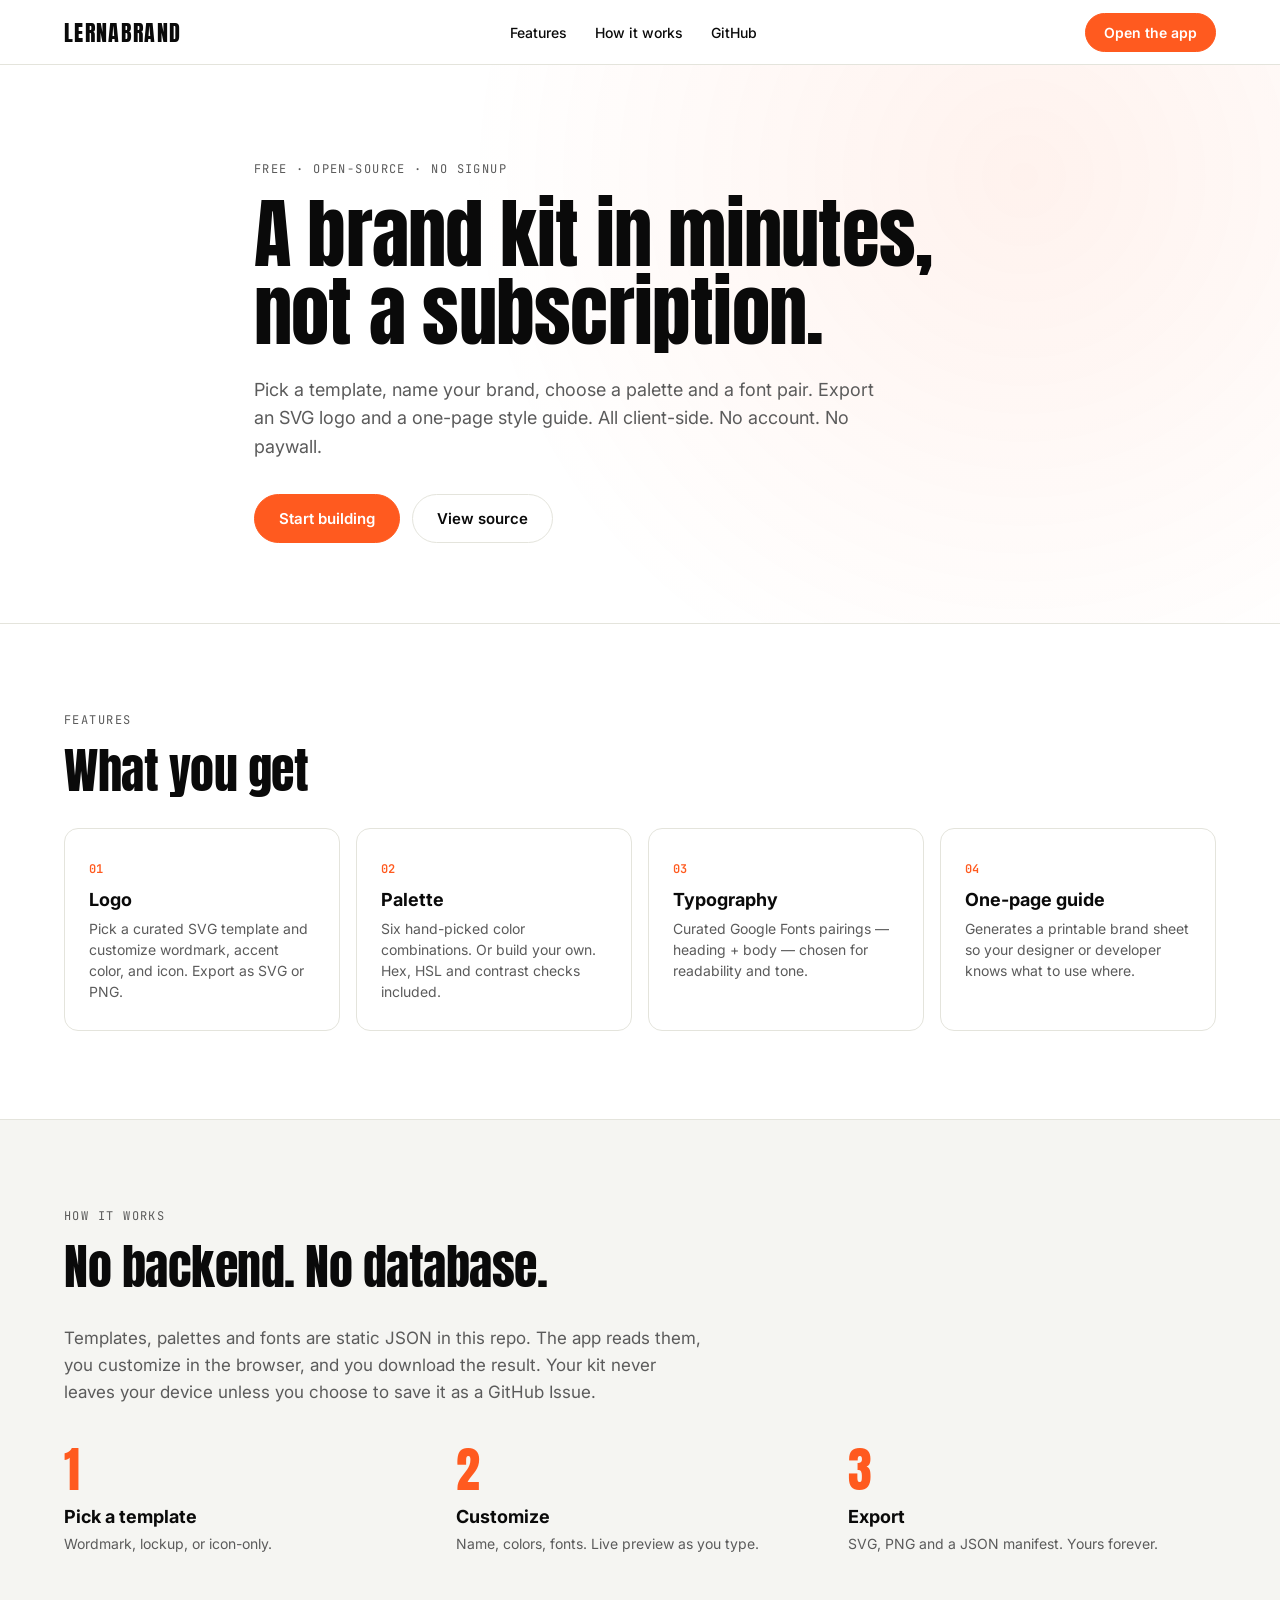
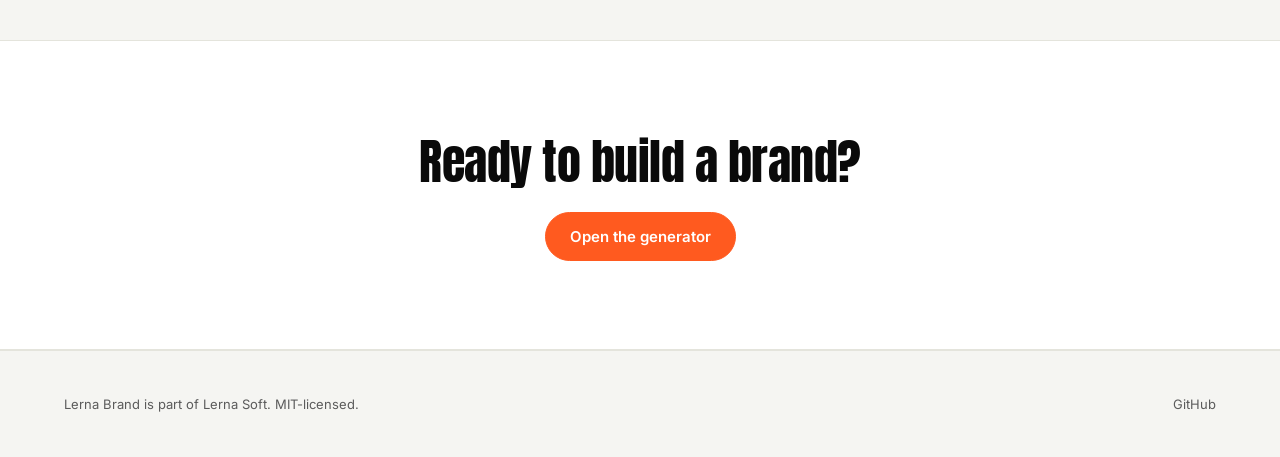
==== index.html @ 980c7232 "Initial scaffolding: landing + builder app - index.html: landing page with hero, features, how-it-wo" ====
<!doctype html>
<html lang="en">
  <head>
    <meta charset="utf-8" />
    <meta name="viewport" content="width=device-width, initial-scale=1" />
    <meta name="color-scheme" content="light dark" />
    <title>Lerna Brand · Free brand-kit generator</title>
    <meta name="description" content="Free, open-source alternative to Tailor Brands. Generate a logo, palette and typography kit in minutes — no paywall, no signup." />
    <link rel="icon" href="assets/favicon.svg" type="image/svg+xml" />
    <link rel="preconnect" href="https://fonts.googleapis.com" />
    <link rel="preconnect" href="https://fonts.gstatic.com" crossorigin />
    <link rel="stylesheet" href="https://fonts.googleapis.com/css2?family=Anton&family=Inter:wght@400;500;600;700;800;900&family=JetBrains+Mono:wght@400;500&display=swap" />
    <link rel="stylesheet" href="styles.css" />
  </head>
  <body data-page="home">
    <header class="topbar">
      <div class="container topbar-inner">
        <a class="brand" href="index.html" aria-label="Lerna Brand">
          <span class="brand-mark">LERNABRAND</span>
        </a>
        <nav class="nav" aria-label="Primary">
          <a href="#features">Features</a>
          <a href="#how">How it works</a>
          <a href="https://github.com/lerna-soft/lerna-brand" target="_blank" rel="noopener">GitHub</a>
        </nav>
        <a class="btn btn-primary topbar-cta" href="app.html">Open the app</a>
      </div>
    </header>

    <main id="top">
      <section class="hero">
        <div class="container hero-copy">
          <p class="eyebrow">Free · open-source · no signup</p>
          <h1 class="h-display">A brand kit in minutes,<br/>not a subscription.</h1>
          <p class="hero-lead">
            Pick a template, name your brand, choose a palette and a font pair. Export an SVG logo and a one-page style guide.
            All client-side. No account. No paywall.
          </p>
          <div class="hero-cta">
            <a class="btn btn-primary btn-lg" href="app.html">Start building</a>
            <a class="btn btn-ghost btn-lg" href="https://github.com/lerna-soft/lerna-brand" target="_blank" rel="noopener">View source</a>
          </div>
        </div>
      </section>

      <section id="features" class="section">
        <div class="container">
          <p class="eyebrow">Features</p>
          <h2 class="h-section">What you get</h2>
          <ul class="feature-grid">
            <li class="feature">
              <span class="feature-num">01</span>
              <h3>Logo</h3>
              <p>Pick a curated SVG template and customize wordmark, accent color, and icon. Export as SVG or PNG.</p>
            </li>
            <li class="feature">
              <span class="feature-num">02</span>
              <h3>Palette</h3>
              <p>Six hand-picked color combinations. Or build your own. Hex, HSL and contrast checks included.</p>
            </li>
            <li class="feature">
              <span class="feature-num">03</span>
              <h3>Typography</h3>
              <p>Curated Google Fonts pairings — heading + body — chosen for readability and tone.</p>
            </li>
            <li class="feature">
              <span class="feature-num">04</span>
              <h3>One-page guide</h3>
              <p>Generates a printable brand sheet so your designer or developer knows what to use where.</p>
            </li>
          </ul>
        </div>
      </section>

      <section id="how" class="section section-alt">
        <div class="container">
          <p class="eyebrow">How it works</p>
          <h2 class="h-section">No backend. No database.</h2>
          <p class="section-lead">
            Templates, palettes and fonts are static JSON in this repo. The app reads them, you customize in the browser, and you download the result.
            Your kit never leaves your device unless you choose to save it as a GitHub Issue.
          </p>
          <div class="how-grid">
            <div class="how-step">
              <span class="how-num">1</span>
              <h3>Pick a template</h3>
              <p>Wordmark, lockup, or icon-only.</p>
            </div>
            <div class="how-step">
              <span class="how-num">2</span>
              <h3>Customize</h3>
              <p>Name, colors, fonts. Live preview as you type.</p>
            </div>
            <div class="how-step">
              <span class="how-num">3</span>
              <h3>Export</h3>
              <p>SVG, PNG and a JSON manifest. Yours forever.</p>
            </div>
          </div>
        </div>
      </section>

      <section class="section section-cta">
        <div class="container">
          <h2 class="h-section">Ready to build a brand?</h2>
          <a class="btn btn-primary btn-lg" href="app.html">Open the generator</a>
        </div>
      </section>
    </main>

    <footer class="footer">
      <div class="container footer-inner">
        <p>Lerna Brand is part of <a href="https://lerna-soft.github.io" target="_blank" rel="noopener">Lerna Soft</a>. MIT-licensed.</p>
        <a href="https://github.com/lerna-soft/lerna-brand" target="_blank" rel="noopener">GitHub</a>
      </div>
    </footer>

    <script src="app.js"></script>
  </body>
</html>
---- styles.css ----
:root {
  --bg: #ffffff;
  --bg-alt: #f5f5f2;
  --fg: #0a0a0a;
  --fg-mute: #5b5b5b;
  --line: #e4e4dc;
  --accent: #ff5a1f;
  --accent-fg: #ffffff;
  --radius: 14px;
  --font-sans: "Inter", system-ui, -apple-system, "Segoe UI", sans-serif;
  --font-display: "Anton", "Inter", sans-serif;
  --font-mono: "JetBrains Mono", ui-monospace, monospace;
  --container: 1200px;
  --topbar-h: 64px;
}

* { box-sizing: border-box; }
html, body { margin: 0; padding: 0; }
body {
  font-family: var(--font-sans);
  color: var(--fg);
  background: var(--bg);
  -webkit-font-smoothing: antialiased;
  -moz-osx-font-smoothing: grayscale;
}

a { color: inherit; text-decoration: none; }
a:hover { color: var(--accent); }

.container {
  width: 100%;
  max-width: var(--container);
  margin: 0 auto;
  padding: 0 24px;
}

/* ---------- TOPBAR ---------- */
.topbar {
  position: sticky;
  top: 0;
  z-index: 50;
  background: var(--bg);
  border-bottom: 1px solid var(--line);
}
.topbar-inner {
  height: var(--topbar-h);
  display: flex;
  align-items: center;
  justify-content: space-between;
  gap: 24px;
}
.brand { display: inline-flex; align-items: center; gap: 10px; }
.brand-mark {
  font-family: var(--font-display);
  font-size: 22px;
  letter-spacing: 0.06em;
}
.nav {
  display: flex;
  gap: 28px;
  font-size: 14px;
  font-weight: 500;
}
.topbar-cta { white-space: nowrap; }

/* ---------- BUTTONS ---------- */
.btn {
  display: inline-flex;
  align-items: center;
  justify-content: center;
  border: 1px solid var(--line);
  background: var(--bg);
  color: var(--fg);
  padding: 10px 18px;
  border-radius: 999px;
  font-weight: 600;
  font-size: 14px;
  cursor: pointer;
  font-family: inherit;
  transition: background 120ms ease, color 120ms ease, border-color 120ms ease, transform 120ms ease;
}
.btn:hover { border-color: var(--fg); }
.btn:active { transform: translateY(1px); }
.btn:disabled { opacity: 0.5; cursor: not-allowed; }
.btn-primary {
  background: var(--accent);
  color: var(--accent-fg);
  border-color: var(--accent);
}
.btn-primary:hover { background: #e04812; border-color: #e04812; color: var(--accent-fg); }
.btn-ghost { background: transparent; }
.btn-lg { padding: 14px 24px; font-size: 15px; }

/* ---------- HERO ---------- */
.hero {
  padding: 96px 0 80px;
  border-bottom: 1px solid var(--line);
  background:
    radial-gradient(circle at 80% 20%, rgba(255, 90, 31, 0.08), transparent 50%),
    var(--bg);
}
.hero-copy { max-width: 820px; }
.eyebrow {
  font-family: var(--font-mono);
  font-size: 12px;
  text-transform: uppercase;
  letter-spacing: 0.12em;
  color: var(--fg-mute);
  margin: 0 0 18px;
}
.h-display {
  font-family: var(--font-display);
  font-weight: 400;
  font-size: clamp(40px, 6vw, 84px);
  line-height: 1.02;
  margin: 0 0 24px;
  letter-spacing: -0.01em;
}
.hero-lead {
  font-size: 18px;
  line-height: 1.6;
  color: var(--fg-mute);
  margin: 0 0 32px;
  max-width: 640px;
}
.hero-cta { display: flex; gap: 12px; flex-wrap: wrap; }

/* ---------- SECTIONS ---------- */
.section {
  padding: 88px 0;
  border-bottom: 1px solid var(--line);
}
.section-alt { background: var(--bg-alt); }
.section-cta { text-align: center; }
.section-cta .h-section { margin-bottom: 24px; }
.h-section {
  font-family: var(--font-display);
  font-weight: 400;
  font-size: clamp(28px, 4vw, 48px);
  line-height: 1.05;
  margin: 8px 0 32px;
  letter-spacing: -0.01em;
}
.section-lead {
  font-size: 17px;
  line-height: 1.6;
  color: var(--fg-mute);
  max-width: 640px;
  margin: 0 0 40px;
}

/* ---------- FEATURE GRID ---------- */
.feature-grid {
  list-style: none;
  margin: 0;
  padding: 0;
  display: grid;
  grid-template-columns: repeat(auto-fit, minmax(220px, 1fr));
  gap: 16px;
}
.feature {
  padding: 28px 24px;
  border: 1px solid var(--line);
  border-radius: var(--radius);
  background: var(--bg);
}
.feature h3 { font-size: 18px; margin: 12px 0 8px; }
.feature p { font-size: 14px; color: var(--fg-mute); margin: 0; line-height: 1.5; }
.feature-num {
  font-family: var(--font-mono);
  font-size: 12px;
  color: var(--accent);
  font-weight: 600;
}

/* ---------- HOW IT WORKS ---------- */
.how-grid {
  display: grid;
  grid-template-columns: repeat(auto-fit, minmax(220px, 1fr));
  gap: 24px;
}
.how-step h3 { font-size: 18px; margin: 12px 0 8px; }
.how-step p { font-size: 14px; color: var(--fg-mute); margin: 0; }
.how-num {
  font-family: var(--font-display);
  font-size: 48px;
  color: var(--accent);
  display: block;
  line-height: 1;
}

/* ---------- FOOTER ---------- */
.footer {
  padding: 32px 0;
  border-top: 1px solid var(--line);
  background: var(--bg-alt);
}
.footer-inner {
  display: flex;
  justify-content: space-between;
  align-items: center;
  font-size: 13px;
  color: var(--fg-mute);
  flex-wrap: wrap;
  gap: 12px;
}

/* ============================================ */
/*                APP SHELL                     */
/* ============================================ */
body[data-page="app"] {
  min-height: 100vh;
  display: flex;
  flex-direction: column;
}
.topbar-app .app-actions {
  display: flex;
  gap: 8px;
}
.app-shell {
  flex: 1;
  display: grid;
  grid-template-columns: 220px 1fr 340px;
  min-height: calc(100vh - var(--topbar-h));
}
.app-sidebar {
  border-right: 1px solid var(--line);
  padding: 24px 16px;
  background: var(--bg-alt);
}
.step-list {
  list-style: none;
  margin: 0;
  padding: 0;
  display: flex;
  flex-direction: column;
  gap: 4px;
}
.step {
  display: flex;
  align-items: center;
  gap: 12px;
  padding: 10px 12px;
  border-radius: 10px;
  cursor: pointer;
  font-size: 14px;
  color: var(--fg-mute);
}
.step:hover { background: var(--bg); }
.step.is-active {
  background: var(--bg);
  color: var(--fg);
  font-weight: 600;
  box-shadow: 0 0 0 1px var(--line);
}
.step.is-complete .step-num {
  background: var(--accent);
  color: var(--accent-fg);
  border-color: var(--accent);
}
.step-num {
  width: 28px;
  height: 28px;
  border-radius: 999px;
  border: 1px solid var(--line);
  background: var(--bg);
  display: inline-flex;
  align-items: center;
  justify-content: center;
  font-family: var(--font-mono);
  font-size: 13px;
  font-weight: 600;
}

/* ---------- CANVAS ---------- */
.app-canvas {
  padding: 48px 24px;
  display: flex;
  flex-direction: column;
  align-items: center;
  justify-content: center;
  background:
    repeating-linear-gradient(45deg, transparent 0 14px, rgba(0,0,0,0.02) 14px 15px),
    var(--bg);
  min-height: 100%;
}
.preview-card {
  width: 100%;
  max-width: 560px;
  padding: 48px;
  background: var(--bg);
  border: 1px solid var(--line);
  border-radius: var(--radius);
  text-align: center;
  box-shadow: 0 1px 0 rgba(0,0,0,0.02), 0 12px 32px -16px rgba(0,0,0,0.15);
}
.preview-logo {
  color: var(--fg);
  margin-bottom: 16px;
  font-family: var(--font-display);
}
.preview-logo svg {
  width: 100%;
  height: auto;
  max-width: 320px;
}
.preview-tagline {
  font-size: 14px;
  color: var(--fg-mute);
  margin: 0;
  font-style: italic;
}
.preview-meta {
  margin-top: 16px;
  font-family: var(--font-mono);
  font-size: 12px;
  color: var(--fg-mute);
}

/* ---------- PANEL ---------- */
.app-panel {
  border-left: 1px solid var(--line);
  padding: 24px;
  background: var(--bg);
  overflow-y: auto;
}
.panel-step { display: none; }
.panel-step.is-active { display: block; }
.panel-step h2 { font-size: 18px; margin: 0 0 8px; }
.panel-hint {
  font-size: 13px;
  color: var(--fg-mute);
  margin: 0 0 20px;
}
.panel-hint code {
  font-family: var(--font-mono);
  font-size: 12px;
  padding: 1px 6px;
  background: var(--bg-alt);
  border-radius: 4px;
}
.panel-nav {
  margin-top: 24px;
  display: flex;
  justify-content: space-between;
  gap: 8px;
}

/* ---------- FIELDS ---------- */
.field {
  display: flex;
  flex-direction: column;
  gap: 6px;
  margin-bottom: 16px;
  font-size: 13px;
  color: var(--fg-mute);
}
.field input {
  font-family: inherit;
  font-size: 15px;
  padding: 10px 12px;
  border: 1px solid var(--line);
  border-radius: 8px;
  background: var(--bg);
  color: var(--fg);
}
.field input:focus {
  outline: none;
  border-color: var(--fg);
}

/* ---------- GRIDS ---------- */
.template-grid,
.palette-grid,
.font-grid {
  display: grid;
  grid-template-columns: 1fr 1fr;
  gap: 8px;
}
.template-grid .option,
.palette-grid .option,
.font-grid .option {
  border: 1px solid var(--line);
  border-radius: 10px;
  padding: 12px;
  cursor: pointer;
  background: var(--bg);
  text-align: left;
  font-family: inherit;
  font-size: 13px;
  color: var(--fg);
}
.option:hover { border-color: var(--fg); }
.option.is-selected {
  border-color: var(--accent);
  box-shadow: 0 0 0 1px var(--accent);
}
.option .option-title {
  font-weight: 600;
  font-size: 13px;
  margin-bottom: 6px;
  display: block;
}
.palette-swatches {
  display: flex;
  gap: 4px;
  height: 24px;
  border-radius: 4px;
  overflow: hidden;
}
.palette-swatches span {
  flex: 1;
}

.loading {
  font-size: 13px;
  color: var(--fg-mute);
  font-style: italic;
}

/* ============================================ */
/*                  MOBILE                      */
/* ============================================ */
@media (max-width: 900px) {
  .nav { display: none; }
  .hero { padding: 56px 0 48px; }
  .section { padding: 56px 0; }
  .app-shell {
    grid-template-columns: 1fr;
    grid-template-rows: auto auto auto;
  }
  .app-sidebar {
    border-right: 0;
    border-bottom: 1px solid var(--line);
    padding: 12px 16px;
  }
  .step-list {
    flex-direction: row;
    overflow-x: auto;
    gap: 8px;
  }
  .step {
    flex: 0 0 auto;
    padding: 8px 12px;
  }
  .step-title { display: none; }
  .step.is-active .step-title { display: inline; }
  .app-panel {
    border-left: 0;
    border-top: 1px solid var(--line);
  }
  .app-canvas { padding: 32px 16px; }
  .preview-card { padding: 32px 24px; }
}
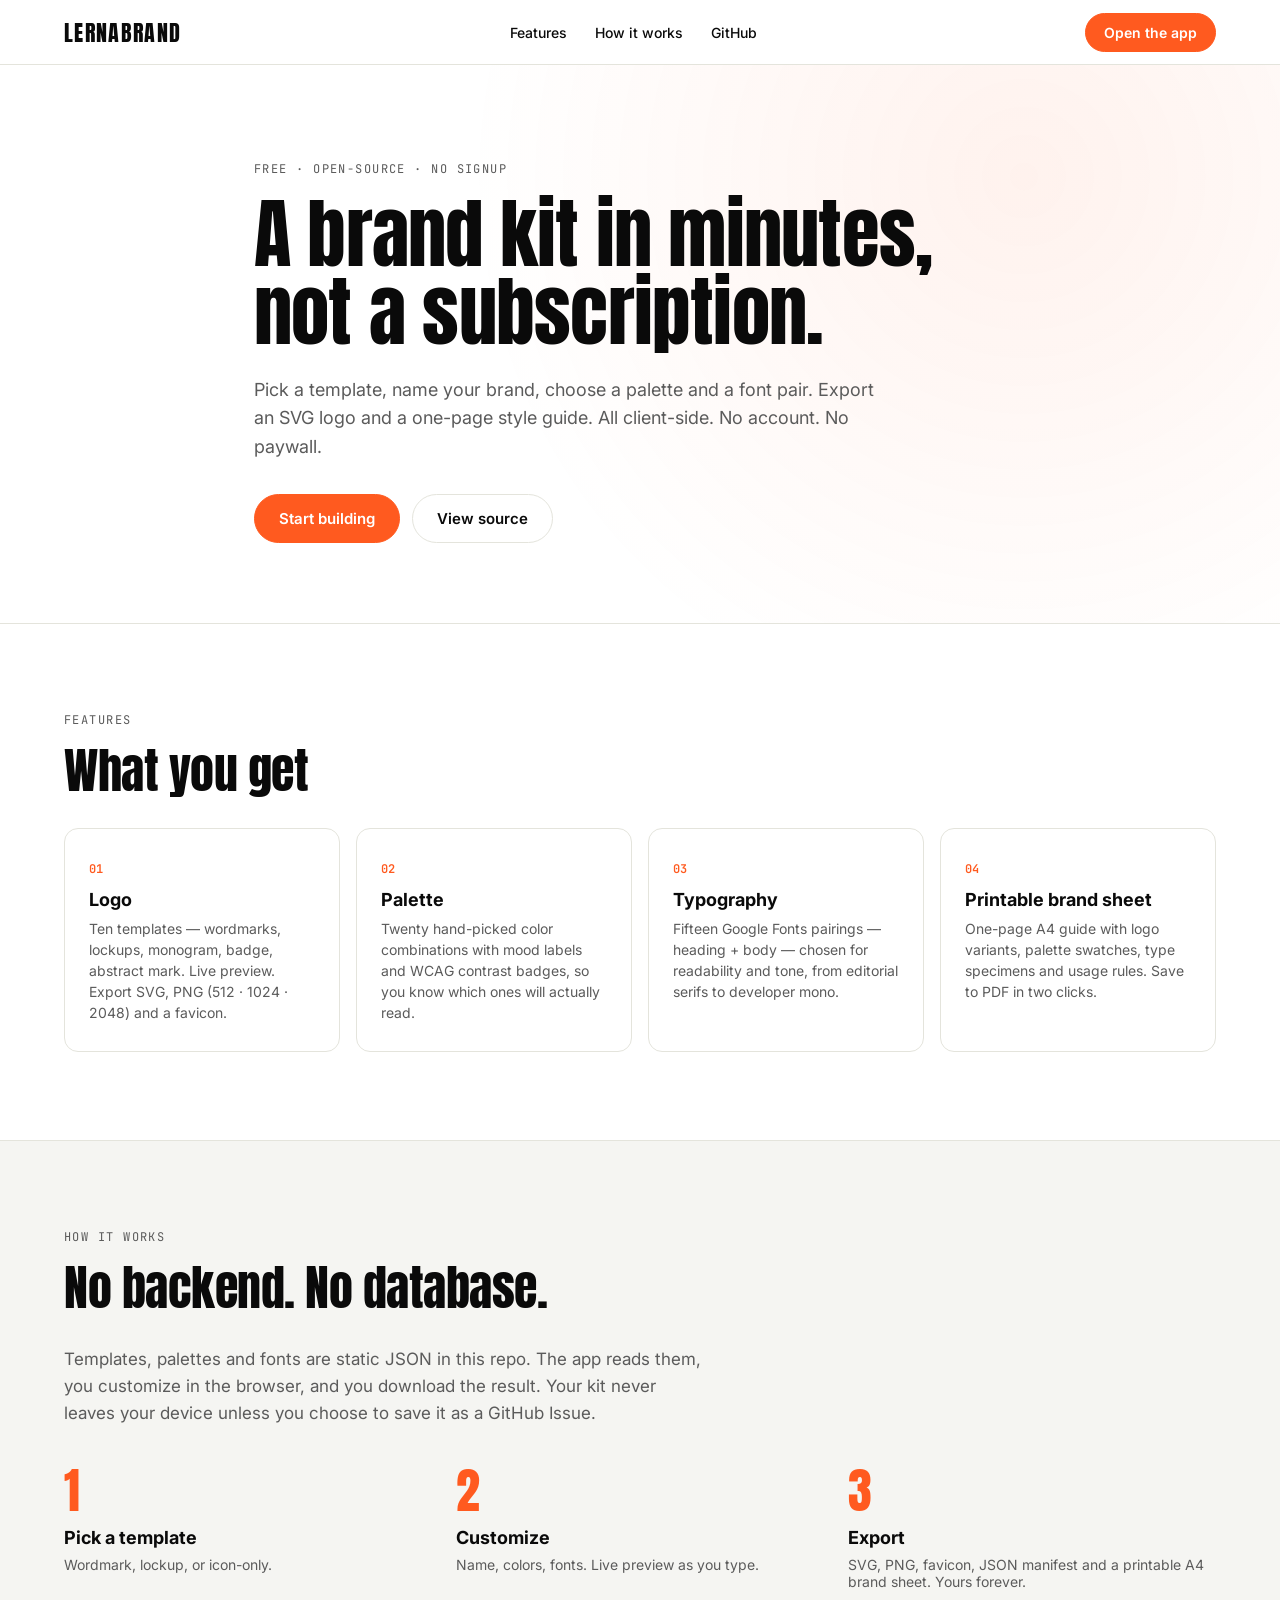
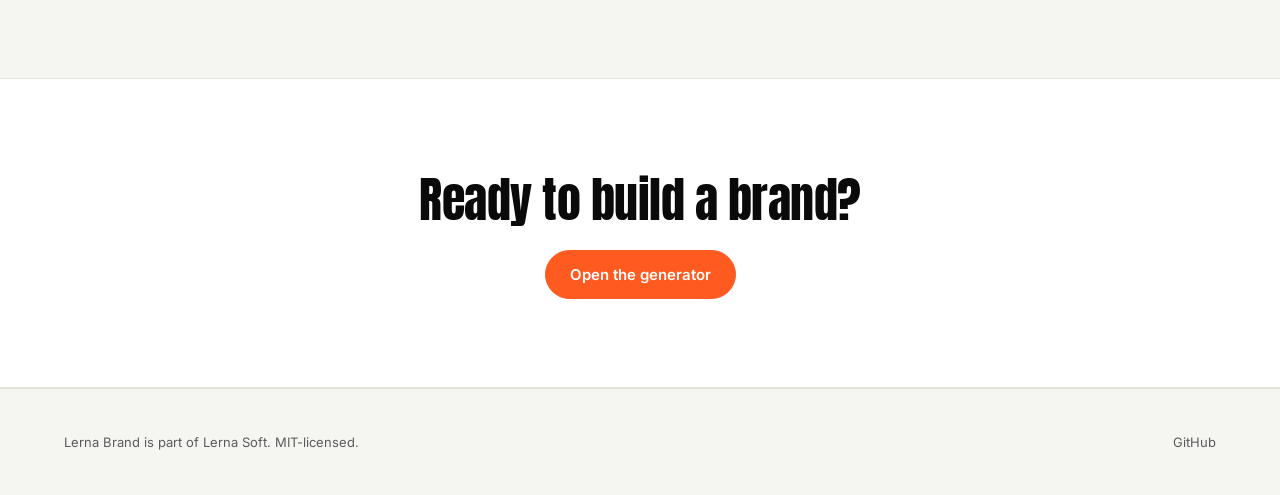
==== commit 4642bd3f: "README and landing reflect the v1 feature set The MVP now has logo, palette, typography, exports and" ====
--- a/index.html
+++ b/index.html
@@ -9,7 +9,7 @@
     <link rel="icon" href="assets/favicon.svg" type="image/svg+xml" />
     <link rel="preconnect" href="https://fonts.googleapis.com" />
     <link rel="preconnect" href="https://fonts.gstatic.com" crossorigin />
-    <link rel="stylesheet" href="https://fonts.googleapis.com/css2?family=Anton&family=Inter:wght@400;500;600;700;800;900&family=JetBrains+Mono:wght@400;500&display=swap" />
+    <link rel="stylesheet" href="https://fonts.googleapis.com/css2?family=Abril+Fatface&family=Anton&family=Archivo:wght@400;700&family=Archivo+Black&family=Bebas+Neue&family=DM+Sans:wght@400;700&family=DM+Serif+Display&family=Inter:wght@400;500;600;700;800;900&family=JetBrains+Mono:wght@400;500&family=Libre+Baskerville:wght@400;700&family=Lora:wght@400;700&family=Merriweather:wght@400;700&family=Montserrat:wght@400;700&family=Open+Sans:wght@400;700&family=Oswald:wght@400;700&family=Playfair+Display:wght@400;700&family=PT+Serif&family=Raleway:wght@400;700&family=Roboto:wght@400;500;700&family=Source+Sans+3:wght@400;600&family=Space+Grotesk:wght@400;700&family=Space+Mono&family=Syne:wght@400;700;800&family=Work+Sans:wght@400;700&display=swap" />
     <link rel="stylesheet" href="styles.css" />
   </head>
   <body data-page="home">
@@ -51,22 +51,22 @@
             <li class="feature">
               <span class="feature-num">01</span>
               <h3>Logo</h3>
-              <p>Pick a curated SVG template and customize wordmark, accent color, and icon. Export as SVG or PNG.</p>
+              <p>Ten templates — wordmarks, lockups, monogram, badge, abstract mark. Live preview. Export SVG, PNG (512 · 1024 · 2048) and a favicon.</p>
             </li>
             <li class="feature">
               <span class="feature-num">02</span>
               <h3>Palette</h3>
-              <p>Six hand-picked color combinations. Or build your own. Hex, HSL and contrast checks included.</p>
+              <p>Twenty hand-picked color combinations with mood labels and WCAG contrast badges, so you know which ones will actually read.</p>
             </li>
             <li class="feature">
               <span class="feature-num">03</span>
               <h3>Typography</h3>
-              <p>Curated Google Fonts pairings — heading + body — chosen for readability and tone.</p>
+              <p>Fifteen Google Fonts pairings — heading + body — chosen for readability and tone, from editorial serifs to developer mono.</p>
             </li>
             <li class="feature">
               <span class="feature-num">04</span>
-              <h3>One-page guide</h3>
-              <p>Generates a printable brand sheet so your designer or developer knows what to use where.</p>
+              <h3>Printable brand sheet</h3>
+              <p>One-page A4 guide with logo variants, palette swatches, type specimens and usage rules. Save to PDF in two clicks.</p>
             </li>
           </ul>
         </div>
@@ -94,7 +94,7 @@
             <div class="how-step">
               <span class="how-num">3</span>
               <h3>Export</h3>
-              <p>SVG, PNG and a JSON manifest. Yours forever.</p>
+              <p>SVG, PNG, favicon, JSON manifest and a printable A4 brand sheet. Yours forever.</p>
             </div>
           </div>
         </div>
--- a/styles.css
+++ b/styles.css
@@ -302,7 +302,9 @@
 .preview-logo svg {
   width: 100%;
   height: auto;
-  max-width: 320px;
+  max-width: 420px;
+  display: block;
+  margin: 0 auto;
 }
 .preview-tagline {
   font-size: 14px;
@@ -400,6 +402,53 @@
   font-size: 13px;
   margin-bottom: 6px;
   display: block;
+  line-height: 1.2;
+}
+.option .option-desc {
+  display: block;
+  font-size: 11px;
+  color: var(--fg-mute);
+  line-height: 1.4;
+}
+.option .option-meta {
+  display: block;
+  margin-top: 6px;
+  font-family: var(--font-mono);
+  font-size: 10px;
+  color: var(--fg-mute);
+  letter-spacing: 0.5px;
+  text-transform: uppercase;
+}
+.option .font-specimen {
+  display: block;
+  font-size: 11px;
+  color: var(--fg-mute);
+}
+.option-foot {
+  display: flex;
+  justify-content: space-between;
+  align-items: center;
+  margin-top: 8px;
+  gap: 8px;
+}
+.option-foot .option-meta {
+  margin-top: 0;
+}
+.contrast-badge {
+  font-family: var(--font-mono);
+  font-size: 10px;
+  padding: 2px 6px;
+  border-radius: 4px;
+  letter-spacing: 0.5px;
+  white-space: nowrap;
+}
+.contrast-badge.is-pass {
+  background: #ecfdf5;
+  color: #065f46;
+}
+.contrast-badge.is-warn {
+  background: #fef3c7;
+  color: #92400e;
 }
 .palette-swatches {
   display: flex;
@@ -416,6 +465,50 @@
   font-size: 13px;
   color: var(--fg-mute);
   font-style: italic;
+}
+
+/* ---------- EXPORT PANEL ---------- */
+.export-group { margin-bottom: 20px; }
+.export-group-title {
+  font-size: 11px;
+  font-family: var(--font-mono);
+  text-transform: uppercase;
+  letter-spacing: 1px;
+  color: var(--fg-mute);
+  margin: 0 0 10px;
+}
+.export-row {
+  display: flex;
+  flex-wrap: wrap;
+  gap: 8px;
+}
+.export-row .btn { flex: 1 1 auto; }
+.export-note {
+  font-size: 12px;
+  color: var(--fg-mute);
+  background: var(--bg-alt);
+  padding: 10px 12px;
+  border-radius: 8px;
+  margin: 16px 0 0;
+}
+.export-note.is-error {
+  color: #b91c1c;
+  background: #fef2f2;
+}
+
+.toast {
+  position: fixed;
+  bottom: 24px;
+  left: 50%;
+  transform: translateX(-50%);
+  background: var(--fg);
+  color: var(--bg);
+  padding: 12px 20px;
+  border-radius: 999px;
+  font-size: 13px;
+  z-index: 100;
+  box-shadow: 0 10px 30px -10px rgba(0,0,0,0.3);
+  max-width: calc(100% - 32px);
 }
 
 /* ============================================ */
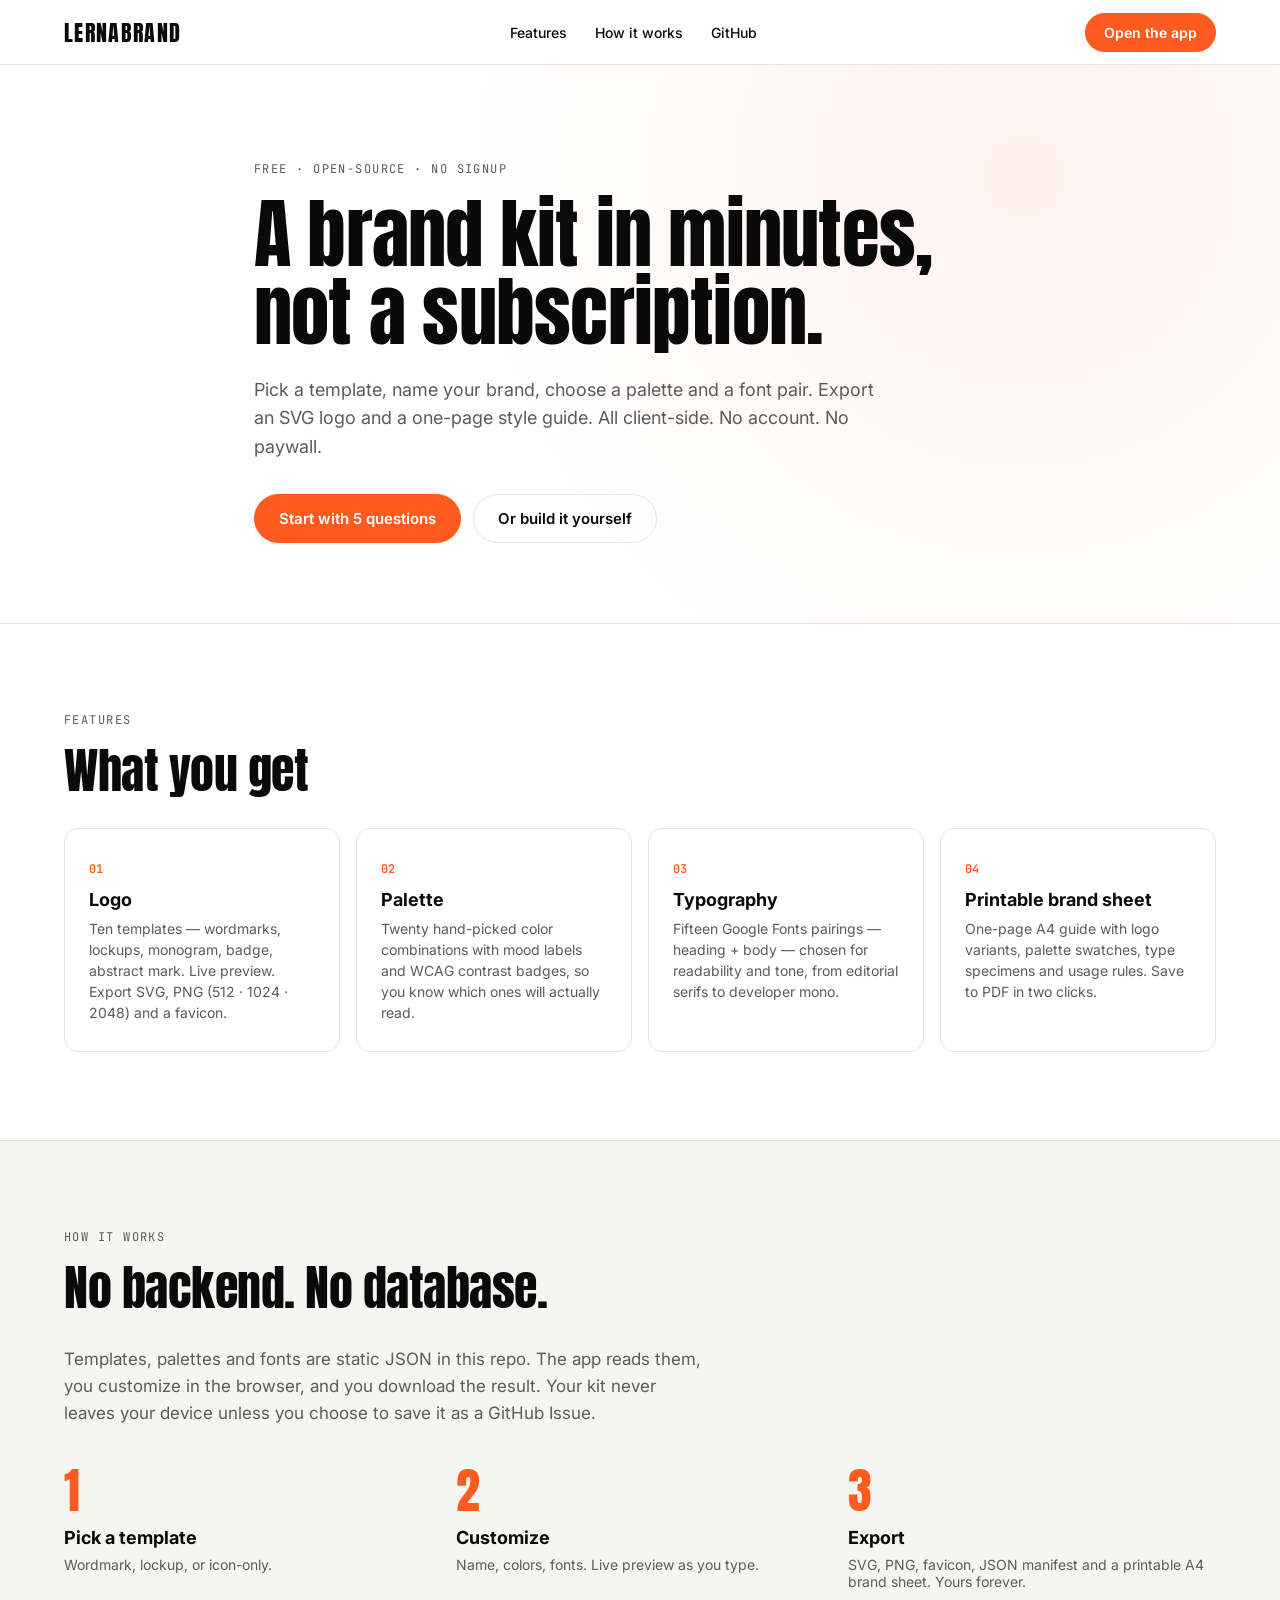
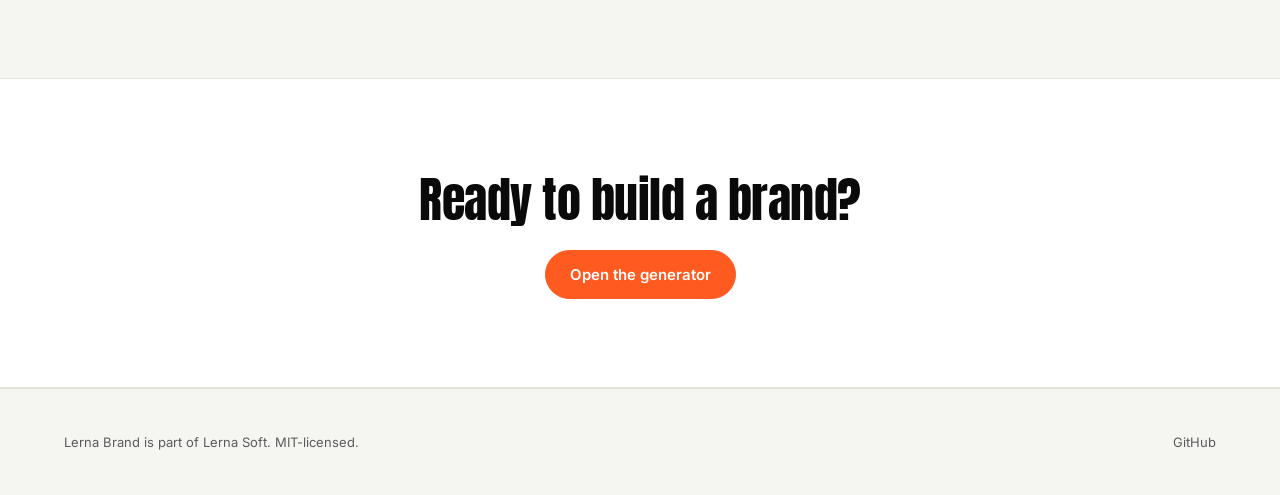
==== commit 6368d731: "Phase 1: onboarding quiz + 24-variation generator - data/quiz.json: 5 questions (industry, tone, aud" ====
--- a/index.html
+++ b/index.html
@@ -37,8 +37,8 @@
             All client-side. No account. No paywall.
           </p>
           <div class="hero-cta">
-            <a class="btn btn-primary btn-lg" href="app.html">Start building</a>
-            <a class="btn btn-ghost btn-lg" href="https://github.com/lerna-soft/lerna-brand" target="_blank" rel="noopener">View source</a>
+            <a class="btn btn-primary btn-lg" href="quiz.html">Start with 5 questions</a>
+            <a class="btn btn-ghost btn-lg" href="app.html">Or build it yourself</a>
           </div>
         </div>
       </section>
--- a/styles.css
+++ b/styles.css
@@ -509,6 +509,130 @@
   z-index: 100;
   box-shadow: 0 10px 30px -10px rgba(0,0,0,0.3);
   max-width: calc(100% - 32px);
+}
+
+/* ---------- QUIZ ---------- */
+.quiz-shell {
+  min-height: calc(100vh - var(--topbar-h));
+  display: flex;
+  align-items: center;
+  justify-content: center;
+  padding: 48px 24px;
+  background: var(--bg-alt);
+}
+.quiz-stage {
+  width: 100%;
+  max-width: 720px;
+  background: var(--bg);
+  border: 1px solid var(--line);
+  border-radius: var(--radius);
+  padding: 48px;
+  box-shadow: 0 1px 0 rgba(0,0,0,0.02), 0 12px 32px -16px rgba(0,0,0,0.15);
+}
+.quiz-progress {
+  font-family: var(--font-mono);
+  font-size: 11px;
+  letter-spacing: 2px;
+  text-transform: uppercase;
+  color: var(--fg-mute);
+  margin: 0 0 16px;
+}
+.quiz-q {
+  font-size: 28px;
+  margin: 0 0 28px;
+  font-weight: 700;
+  letter-spacing: -0.5px;
+}
+.quiz-options {
+  display: grid;
+  grid-template-columns: 1fr 1fr;
+  gap: 10px;
+}
+.quiz-option {
+  font: inherit;
+  text-align: left;
+  background: var(--bg);
+  border: 1px solid var(--line);
+  border-radius: 10px;
+  padding: 16px 18px;
+  cursor: pointer;
+  color: var(--fg);
+  font-size: 15px;
+  font-weight: 500;
+  transition: border-color 0.1s, transform 0.1s;
+}
+.quiz-option:hover {
+  border-color: var(--fg);
+  transform: translateY(-1px);
+}
+.quiz-back {
+  margin-top: 24px;
+  background: none;
+  border: 0;
+  font: inherit;
+  color: var(--fg-mute);
+  cursor: pointer;
+  font-size: 13px;
+}
+.quiz-back:hover { color: var(--fg); }
+
+.quiz-grid {
+  display: grid;
+  grid-template-columns: repeat(auto-fill, minmax(220px, 1fr));
+  gap: 14px;
+}
+.quiz-card {
+  display: flex;
+  flex-direction: column;
+  gap: 0;
+  border: 1px solid var(--line);
+  border-radius: 10px;
+  overflow: hidden;
+  cursor: pointer;
+  background: var(--bg);
+  padding: 0;
+  font: inherit;
+  color: var(--fg);
+}
+.quiz-card:hover {
+  border-color: var(--fg);
+  transform: translateY(-2px);
+  box-shadow: 0 8px 20px -8px rgba(0,0,0,0.15);
+}
+.quiz-card-canvas {
+  aspect-ratio: 2 / 1;
+  display: flex;
+  align-items: center;
+  justify-content: center;
+  padding: 12px;
+}
+.quiz-card-canvas svg {
+  width: 100%;
+  max-width: 100%;
+  height: auto;
+}
+.quiz-card-meta {
+  display: flex;
+  justify-content: space-between;
+  font-family: var(--font-mono);
+  font-size: 10px;
+  letter-spacing: 1px;
+  text-transform: uppercase;
+  color: var(--fg-mute);
+  padding: 8px 10px;
+  border-top: 1px solid var(--line);
+}
+.quiz-actions {
+  margin-top: 24px;
+  display: flex;
+  justify-content: space-between;
+  gap: 10px;
+}
+
+@media (max-width: 700px) {
+  .quiz-stage { padding: 28px 20px; }
+  .quiz-q { font-size: 22px; }
+  .quiz-options { grid-template-columns: 1fr; }
 }
 
 /* ============================================ */
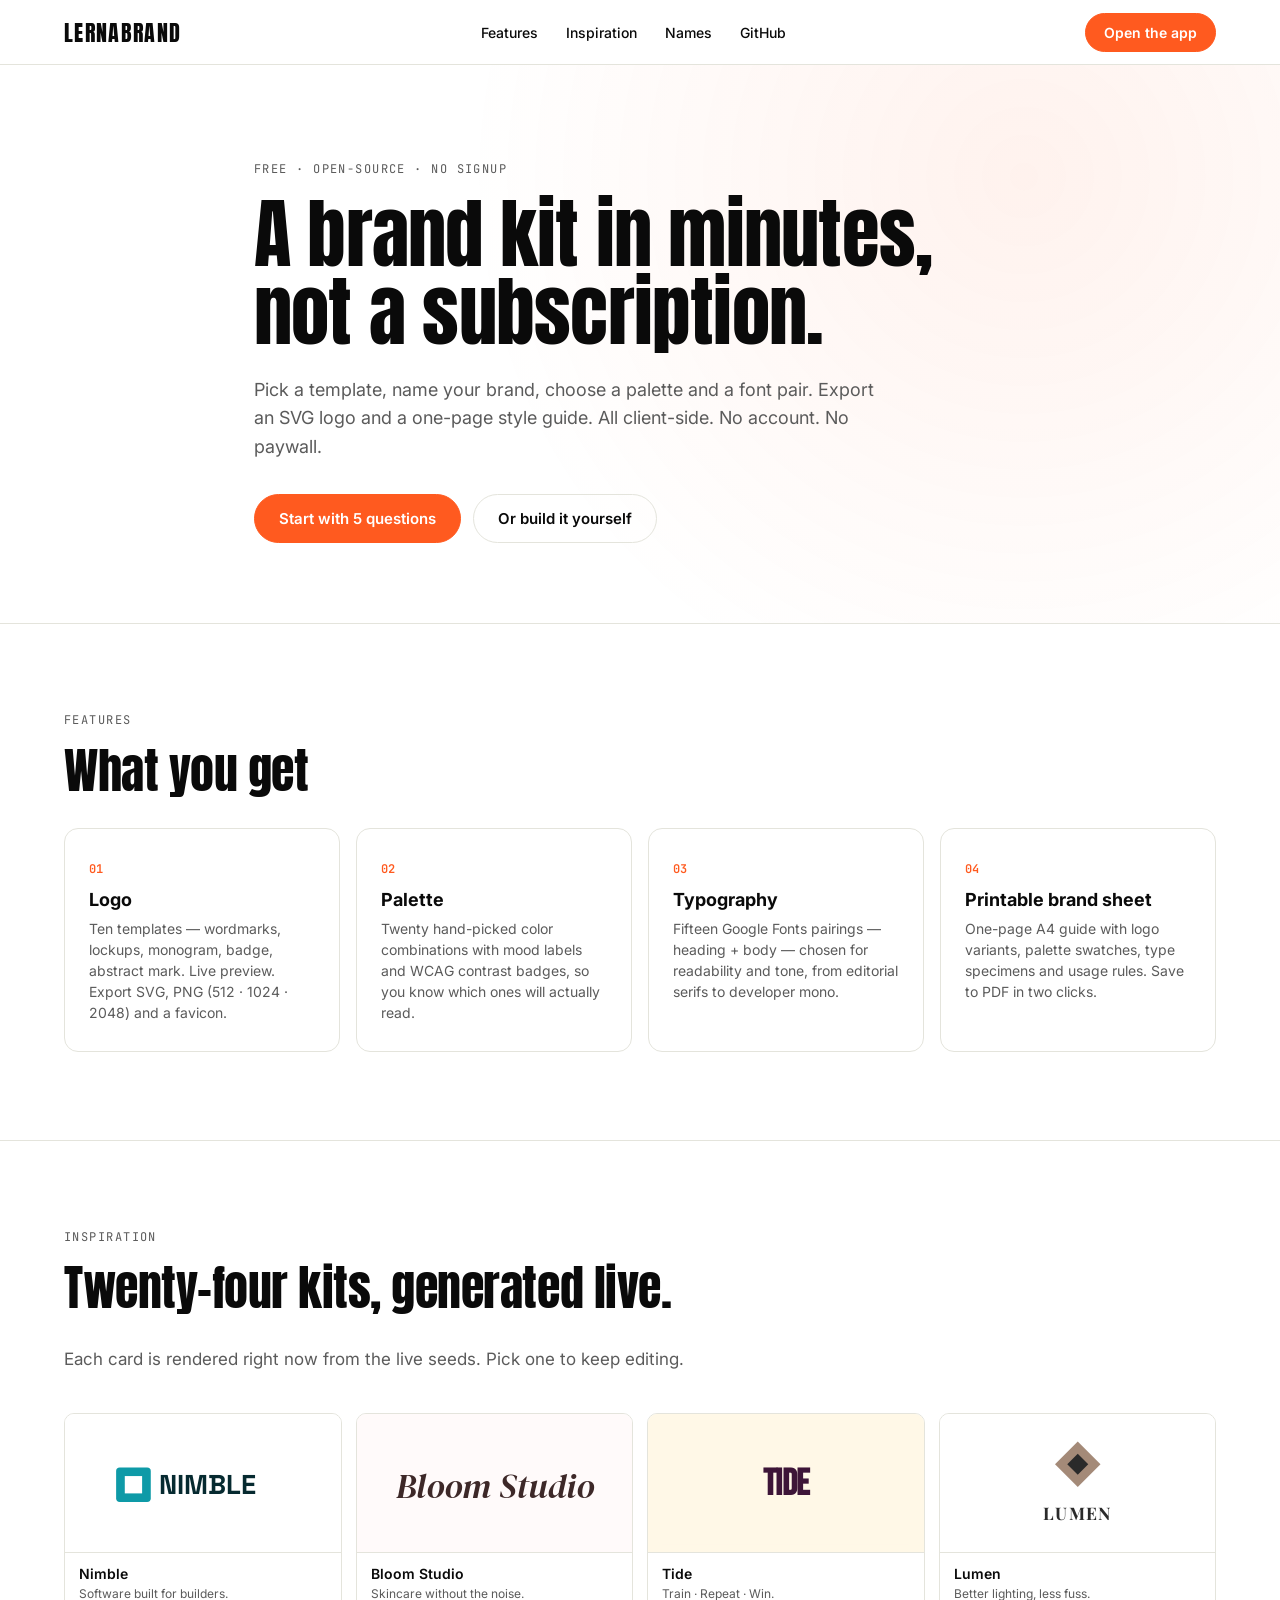
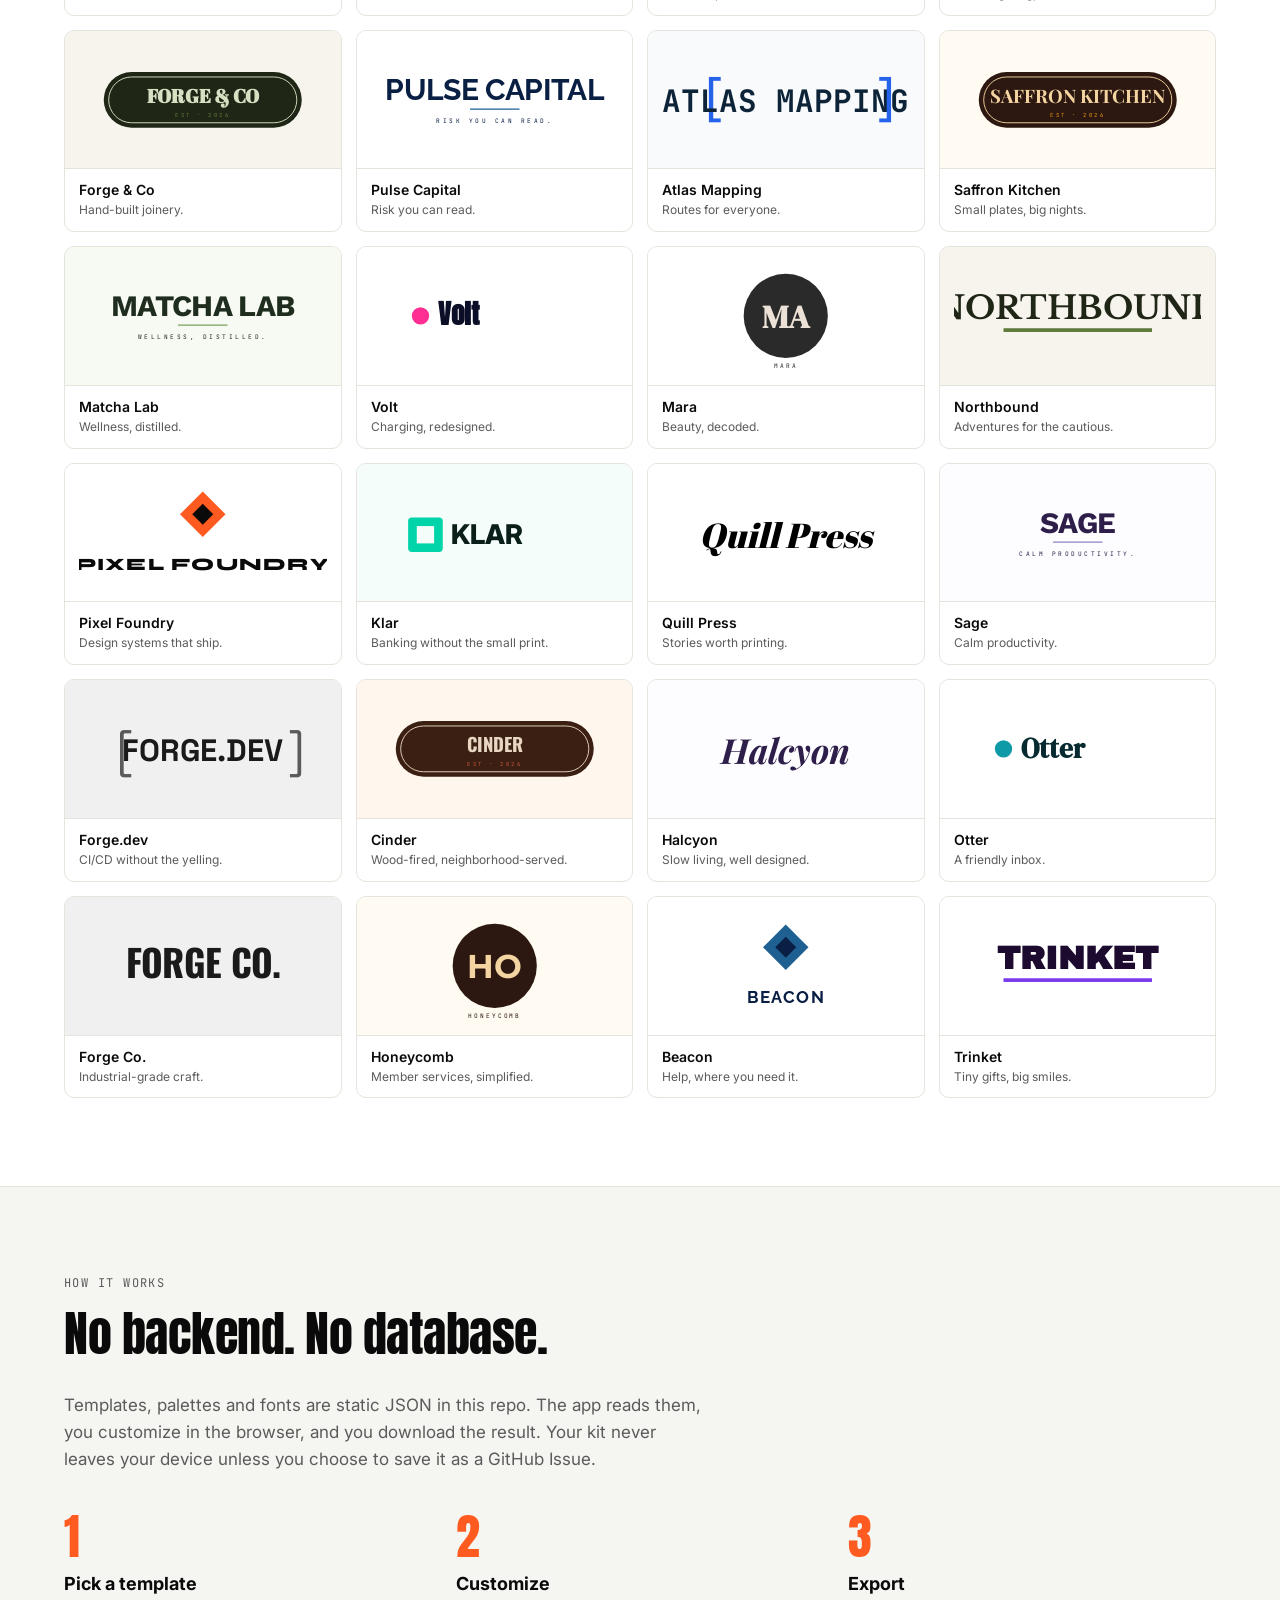
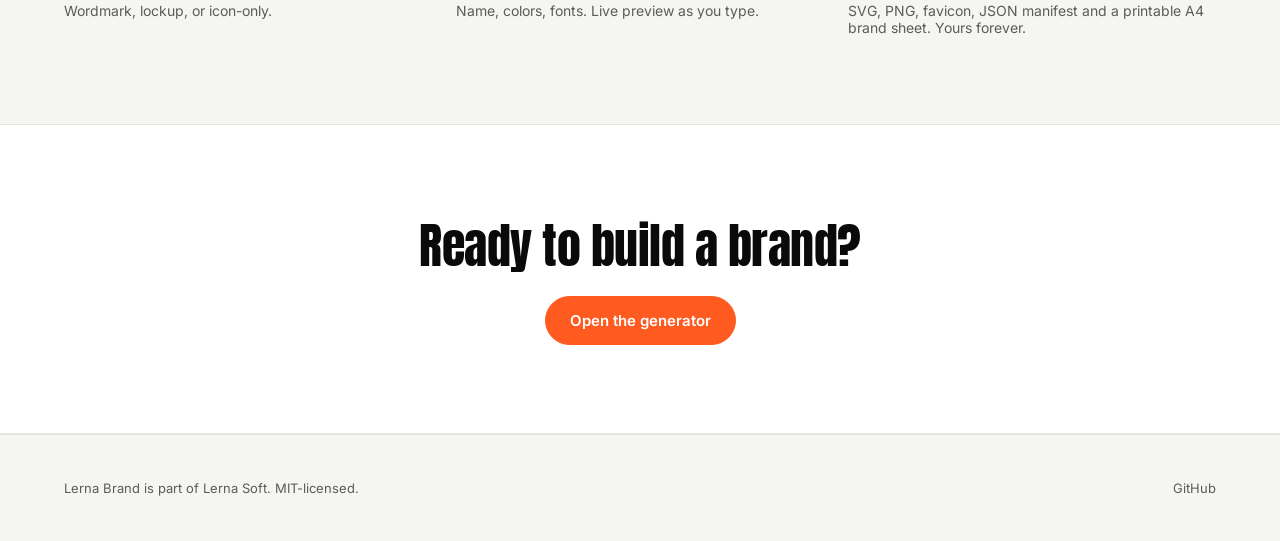
==== commit 84348ec1: "Phase 7: inspiration gallery + name generator + trademark search - data/samples.json: 24 pre-built k" ====
--- a/index.html
+++ b/index.html
@@ -20,7 +20,8 @@
         </a>
         <nav class="nav" aria-label="Primary">
           <a href="#features">Features</a>
-          <a href="#how">How it works</a>
+          <a href="#inspiration">Inspiration</a>
+          <a href="names.html">Names</a>
           <a href="https://github.com/lerna-soft/lerna-brand" target="_blank" rel="noopener">GitHub</a>
         </nav>
         <a class="btn btn-primary topbar-cta" href="app.html">Open the app</a>
@@ -72,6 +73,17 @@
         </div>
       </section>
 
+      <section id="inspiration" class="section">
+        <div class="container">
+          <p class="eyebrow">Inspiration</p>
+          <h2 class="h-section">Twenty-four kits, generated live.</h2>
+          <p class="section-lead">Each card is rendered right now from the live seeds. Pick one to keep editing.</p>
+          <div class="sample-grid" id="sample-grid">
+            <p class="loading">Loading samples…</p>
+          </div>
+        </div>
+      </section>
+
       <section id="how" class="section section-alt">
         <div class="container">
           <p class="eyebrow">How it works</p>
@@ -115,6 +127,46 @@
       </div>
     </footer>
 
+    <script src="renderer.js"></script>
+    <script>
+      (async function () {
+        const [samples, templates, palettes, fonts] = await Promise.all([
+          fetch("data/samples.json").then(r => r.ok ? r.json() : []),
+          fetch("data/templates.json").then(r => r.json()),
+          fetch("data/palettes.json").then(r => r.json()),
+          fetch("data/fonts.json").then(r => r.json()),
+        ]);
+        const grid = document.getElementById("sample-grid");
+        if (!grid) return;
+        grid.innerHTML = samples.map((s, i) => {
+          const t = templates.find(x => x.id === s.tpl);
+          const p = palettes.find(x => x.id === s.pal);
+          const f = fonts.find(x => x.id === s.f);
+          if (!t || !p || !f) return "";
+          const state = { name: s.name, tagline: s.tagline, template: t, palette: p, fontPair: f };
+          const svg = window.LernaBrandRender.renderSvg(state, { width: 400, height: 200, background: p.colors[3] });
+          return `
+            <a class="sample-card" href="app.html?sample=${i}" data-sample="${i}">
+              <div class="sample-canvas" style="background:${p.colors[3]}">${svg}</div>
+              <div class="sample-meta">
+                <span class="sample-name">${s.name}</span>
+                <span class="sample-tag">${s.tagline}</span>
+              </div>
+            </a>
+          `;
+        }).join("");
+        // Click: write a snapshot then open app
+        grid.querySelectorAll(".sample-card").forEach((a, idx) => {
+          a.addEventListener("click", (e) => {
+            e.preventDefault();
+            const s = samples[idx];
+            const snap = { step: "identity", name: s.name, tagline: s.tagline, templateId: s.tpl, paletteId: s.pal, fontId: s.f };
+            try { localStorage.setItem("lerna-brand:state:v1", JSON.stringify(snap)); } catch (err) {}
+            location.href = "app.html";
+          });
+        });
+      })();
+    </script>
     <script src="app.js"></script>
   </body>
 </html>
--- a/styles.css
+++ b/styles.css
@@ -450,6 +450,456 @@
   background: #fef3c7;
   color: #92400e;
 }
+
+/* ---------- ICON PICKER ---------- */
+.icon-picker {
+  margin-top: 24px;
+  padding-top: 20px;
+  border-top: 1px solid var(--line);
+}
+.icon-picker h3 {
+  font-size: 14px;
+  margin: 0 0 6px;
+}
+.icon-picker-row {
+  display: flex;
+  gap: 8px;
+  margin-bottom: 12px;
+}
+.icon-picker-row input[type="search"] {
+  flex: 1;
+  font: inherit;
+  font-size: 14px;
+  padding: 10px 12px;
+  border: 1px solid var(--line);
+  border-radius: 8px;
+  background: var(--bg);
+  color: var(--fg);
+}
+.icon-picker-row input[type="search"]:focus { outline: none; border-color: var(--fg); }
+.icon-grid {
+  display: grid;
+  grid-template-columns: repeat(auto-fill, minmax(44px, 1fr));
+  gap: 4px;
+  max-height: 320px;
+  overflow-y: auto;
+  border: 1px solid var(--line);
+  border-radius: 8px;
+  padding: 6px;
+  background: var(--bg-alt);
+}
+.icon-cell {
+  background: var(--bg);
+  border: 1px solid transparent;
+  border-radius: 6px;
+  padding: 6px;
+  cursor: pointer;
+  display: flex;
+  align-items: center;
+  justify-content: center;
+  aspect-ratio: 1;
+}
+.icon-cell:hover { border-color: var(--fg); }
+.icon-cell.is-selected {
+  border-color: var(--accent);
+  box-shadow: 0 0 0 1px var(--accent);
+}
+.icon-cell svg {
+  width: 24px;
+  height: 24px;
+  display: block;
+  color: var(--fg);
+}
+.icon-more {
+  grid-column: 1 / -1;
+  text-align: center;
+  font-size: 11px;
+  color: var(--fg-mute);
+  padding: 8px;
+}
+
+/* ---------- TABS ---------- */
+.tabs {
+  display: flex;
+  gap: 4px;
+  border-bottom: 1px solid var(--line);
+  margin-bottom: 16px;
+}
+.tab {
+  font: inherit;
+  font-size: 13px;
+  background: none;
+  border: 0;
+  padding: 8px 12px;
+  cursor: pointer;
+  color: var(--fg-mute);
+  border-bottom: 2px solid transparent;
+  margin-bottom: -1px;
+}
+.tab:hover { color: var(--fg); }
+.tab.is-active {
+  color: var(--fg);
+  border-bottom-color: var(--accent);
+}
+.tab-body { display: none; }
+.tab-body.is-active { display: block; }
+
+/* ---------- CUSTOM PALETTE ---------- */
+.custom-palette {
+  display: flex;
+  flex-direction: column;
+  gap: 12px;
+}
+.color-field {
+  display: grid;
+  grid-template-columns: 100px 1fr;
+  gap: 12px;
+  align-items: center;
+  font-size: 13px;
+  color: var(--fg-mute);
+}
+.color-input-pair {
+  display: flex;
+  gap: 8px;
+  align-items: center;
+}
+.color-input-pair input[type="color"] {
+  width: 44px;
+  height: 36px;
+  border: 1px solid var(--line);
+  border-radius: 6px;
+  padding: 2px;
+  background: var(--bg);
+  cursor: pointer;
+}
+.color-input-pair input[type="text"] {
+  flex: 1;
+  font-family: var(--font-mono);
+  font-size: 13px;
+  padding: 8px 10px;
+  border: 1px solid var(--line);
+  border-radius: 6px;
+  background: var(--bg);
+  color: var(--fg);
+  text-transform: uppercase;
+}
+.color-input-pair input[type="text"]:focus { outline: none; border-color: var(--fg); }
+.custom-palette-meta {
+  margin: 4px 0 0;
+  font-size: 12px;
+}
+
+/* ---------- FONT BROWSE ---------- */
+.font-browse-row {
+  display: flex;
+  align-items: center;
+  gap: 10px;
+  margin: 12px 0 6px;
+}
+.font-browse-label {
+  font-family: var(--font-mono);
+  font-size: 10px;
+  letter-spacing: 2px;
+  text-transform: uppercase;
+  color: var(--fg-mute);
+  min-width: 60px;
+}
+.font-browse-row input[type="search"] {
+  flex: 1;
+  font: inherit;
+  font-size: 13px;
+  padding: 8px 10px;
+  border: 1px solid var(--line);
+  border-radius: 6px;
+  background: var(--bg);
+  color: var(--fg);
+}
+.font-browse-row input[type="search"]:focus { outline: none; border-color: var(--fg); }
+.font-list {
+  max-height: 200px;
+  overflow-y: auto;
+  border: 1px solid var(--line);
+  border-radius: 8px;
+  background: var(--bg-alt);
+  padding: 4px;
+}
+.font-row {
+  display: flex;
+  justify-content: space-between;
+  align-items: baseline;
+  font: inherit;
+  background: var(--bg);
+  border: 1px solid transparent;
+  border-radius: 6px;
+  padding: 8px 10px;
+  width: 100%;
+  text-align: left;
+  cursor: pointer;
+  margin-bottom: 2px;
+  color: var(--fg);
+}
+.font-row:hover { border-color: var(--fg); }
+.font-row.is-selected {
+  border-color: var(--accent);
+  box-shadow: 0 0 0 1px var(--accent);
+}
+.font-row-name {
+  font-size: 16px;
+  display: inline-block;
+}
+.font-row-meta {
+  font-family: var(--font-mono);
+  font-size: 10px;
+  letter-spacing: 1px;
+  text-transform: uppercase;
+  color: var(--fg-mute);
+}
+.font-list-more {
+  text-align: center;
+  font-size: 11px;
+  color: var(--fg-mute);
+  padding: 8px;
+}
+.font-browse-summary {
+  margin: 12px 0;
+  font-size: 12px;
+  color: var(--fg-mute);
+  font-family: var(--font-mono);
+}
+
+/* ---------- ASSETS GRID (export panel) ---------- */
+.asset-grid {
+  display: grid;
+  grid-template-columns: repeat(auto-fill, minmax(220px, 1fr));
+  gap: 12px;
+  margin-top: 8px;
+}
+.asset-card {
+  border: 1px solid var(--line);
+  border-radius: 8px;
+  overflow: hidden;
+  background: var(--bg);
+  display: flex;
+  flex-direction: column;
+}
+.asset-preview {
+  background: var(--bg-alt);
+  aspect-ratio: 16 / 9;
+  display: flex;
+  align-items: center;
+  justify-content: center;
+  overflow: hidden;
+}
+.asset-preview svg { max-width: 100%; max-height: 100%; }
+.asset-meta {
+  display: flex;
+  justify-content: space-between;
+  align-items: center;
+  padding: 8px 12px;
+  font-size: 12px;
+  border-top: 1px solid var(--line);
+}
+.asset-name { font-weight: 600; }
+.asset-dim {
+  font-family: var(--font-mono);
+  font-size: 10px;
+  color: var(--fg-mute);
+}
+.asset-actions {
+  display: flex;
+  gap: 4px;
+  padding: 8px;
+  border-top: 1px solid var(--line);
+}
+.asset-actions .btn { flex: 1; font-size: 12px; padding: 6px 10px; }
+
+/* ---------- PROJECTS MENU ---------- */
+.projects-menu { position: relative; }
+.projects-dropdown {
+  position: absolute;
+  top: calc(100% + 6px);
+  right: 0;
+  min-width: 240px;
+  max-width: 320px;
+  background: var(--bg);
+  border: 1px solid var(--line);
+  border-radius: 8px;
+  box-shadow: 0 16px 32px -8px rgba(0,0,0,0.15);
+  z-index: 200;
+  padding: 6px;
+}
+.projects-list { max-height: 320px; overflow-y: auto; margin-bottom: 6px; }
+.projects-empty {
+  padding: 16px 12px;
+  font-size: 12px;
+  color: var(--fg-mute);
+  text-align: center;
+}
+.projects-row {
+  display: grid;
+  grid-template-columns: 1fr auto auto;
+  gap: 8px;
+  align-items: center;
+  padding: 4px 8px;
+  border-radius: 6px;
+}
+.projects-row:hover { background: var(--bg-alt); }
+.projects-row.is-current { background: var(--bg-alt); }
+.projects-row.is-current .projects-open::before {
+  content: "●";
+  color: var(--accent);
+  margin-right: 6px;
+}
+.projects-open {
+  font: inherit;
+  font-size: 13px;
+  background: none;
+  border: 0;
+  text-align: left;
+  cursor: pointer;
+  color: var(--fg);
+  padding: 6px 0;
+  overflow: hidden;
+  text-overflow: ellipsis;
+  white-space: nowrap;
+}
+.projects-meta {
+  font-family: var(--font-mono);
+  font-size: 10px;
+  color: var(--fg-mute);
+}
+.projects-delete {
+  font: inherit;
+  background: none;
+  border: 0;
+  cursor: pointer;
+  color: var(--fg-mute);
+  font-size: 16px;
+  padding: 0 4px;
+  line-height: 1;
+}
+.projects-delete:hover { color: #b91c1c; }
+.projects-action {
+  display: block;
+  width: 100%;
+  font: inherit;
+  font-size: 13px;
+  background: none;
+  border: 0;
+  border-top: 1px solid var(--line);
+  padding: 10px 12px;
+  cursor: pointer;
+  color: var(--fg);
+  text-align: left;
+}
+.projects-action:hover { background: var(--bg-alt); }
+
+/* ---------- SAMPLE GALLERY (landing) ---------- */
+.sample-grid {
+  display: grid;
+  grid-template-columns: repeat(auto-fill, minmax(220px, 1fr));
+  gap: 14px;
+  margin-top: 24px;
+}
+.sample-card {
+  text-decoration: none;
+  color: inherit;
+  border: 1px solid var(--line);
+  border-radius: 10px;
+  overflow: hidden;
+  background: var(--bg);
+  display: flex;
+  flex-direction: column;
+  transition: transform 0.1s, box-shadow 0.1s, border-color 0.1s;
+}
+.sample-card:hover {
+  transform: translateY(-2px);
+  border-color: var(--fg);
+  box-shadow: 0 12px 32px -16px rgba(0,0,0,0.2);
+  color: inherit;
+}
+.sample-canvas {
+  aspect-ratio: 2 / 1;
+  display: flex;
+  align-items: center;
+  justify-content: center;
+  padding: 14px;
+  overflow: hidden;
+}
+.sample-canvas svg { width: 100%; max-width: 100%; height: auto; }
+.sample-meta {
+  padding: 12px 14px;
+  border-top: 1px solid var(--line);
+  display: flex;
+  flex-direction: column;
+  gap: 4px;
+}
+.sample-name { font-weight: 600; font-size: 14px; }
+.sample-tag { font-size: 12px; color: var(--fg-mute); line-height: 1.4; }
+
+/* ---------- IDENTITY UTILITY LINKS ---------- */
+.identity-utils {
+  display: flex;
+  flex-direction: column;
+  gap: 4px;
+  margin: 4px 0 8px;
+}
+.util-link {
+  font-size: 12px;
+  font-family: var(--font-mono);
+  letter-spacing: 0.5px;
+  color: var(--fg-mute);
+  text-decoration: none;
+}
+.util-link:hover { color: var(--accent); }
+
+/* ---------- NAMES PAGE ---------- */
+.names-shell { padding-bottom: 56px; }
+.names-hero { padding: 56px 0 32px; }
+.names-controls {
+  display: flex;
+  gap: 12px;
+  flex-wrap: wrap;
+  align-items: flex-end;
+  padding: 16px 24px;
+  border: 1px solid var(--line);
+  border-radius: 12px;
+  background: var(--bg-alt);
+  margin-bottom: 32px;
+}
+.names-controls .control { display: flex; flex-direction: column; gap: 4px; flex: 1; min-width: 160px; }
+.names-controls label { font-size: 11px; font-family: var(--font-mono); letter-spacing: 1px; color: var(--fg-mute); text-transform: uppercase; }
+.names-controls select {
+  font: inherit; font-size: 14px;
+  padding: 10px 12px;
+  border: 1px solid var(--line);
+  border-radius: 8px;
+  background: var(--bg);
+  color: var(--fg);
+}
+.names-grid {
+  display: grid;
+  grid-template-columns: repeat(auto-fill, minmax(260px, 1fr));
+  gap: 14px;
+}
+.name-card {
+  border: 1px solid var(--line);
+  border-radius: 10px;
+  background: var(--bg);
+  padding: 18px;
+  display: flex;
+  flex-direction: column;
+  gap: 10px;
+}
+.name-card-head { display: flex; justify-content: space-between; align-items: baseline; }
+.name-card-title { font-size: 22px; margin: 0; font-weight: 700; letter-spacing: -0.5px; }
+.name-card-strat { font-family: var(--font-mono); font-size: 10px; color: var(--fg-mute); text-transform: uppercase; letter-spacing: 1px; }
+.name-card-domains { list-style: none; padding: 0; margin: 0; font-family: var(--font-mono); font-size: 12px; }
+.name-card-domains li { padding: 2px 0; color: var(--fg-mute); }
+.name-card-domains a { color: var(--fg-mute); text-decoration: none; }
+.name-card-domains a:hover { color: var(--accent); }
+.name-card-actions { display: flex; flex-wrap: wrap; gap: 6px; margin-top: 4px; }
+.name-card-actions .btn { flex: 1; font-size: 12px; padding: 6px 10px; }
 .palette-swatches {
   display: flex;
   gap: 4px;
